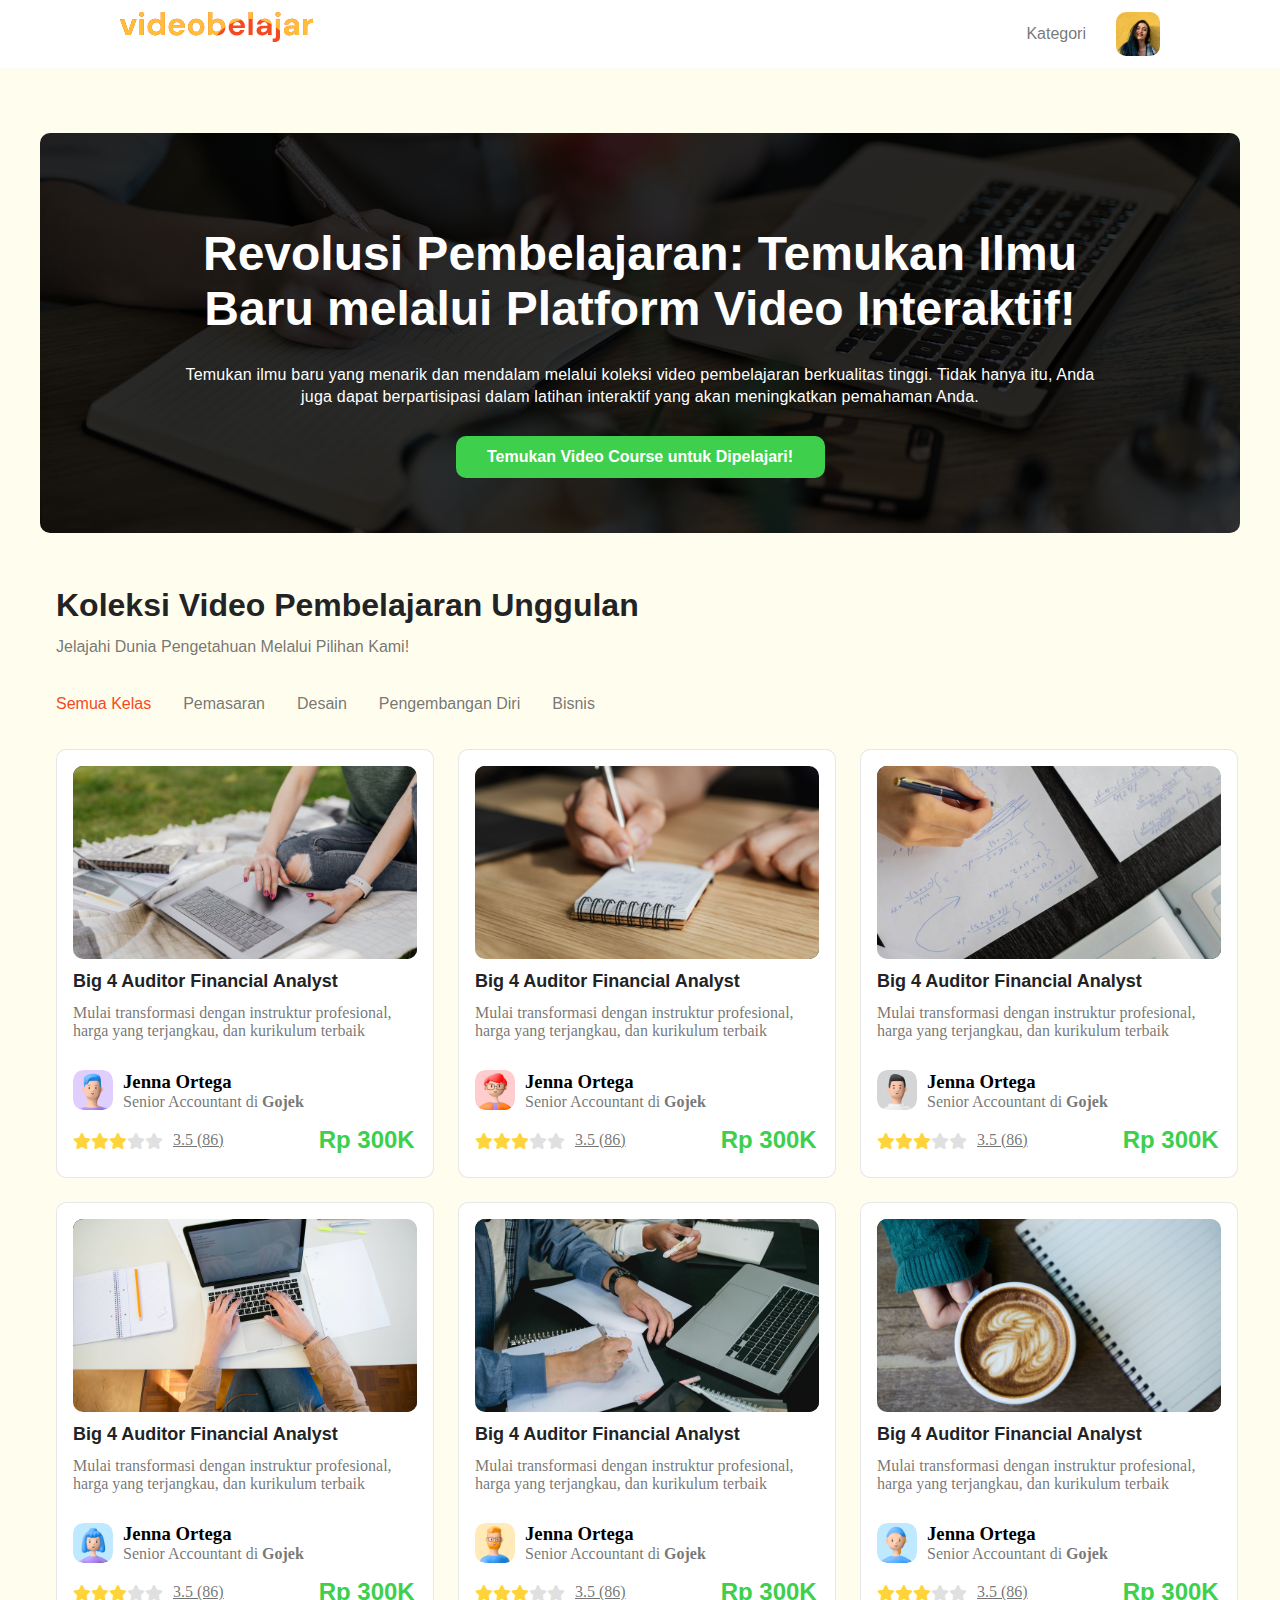
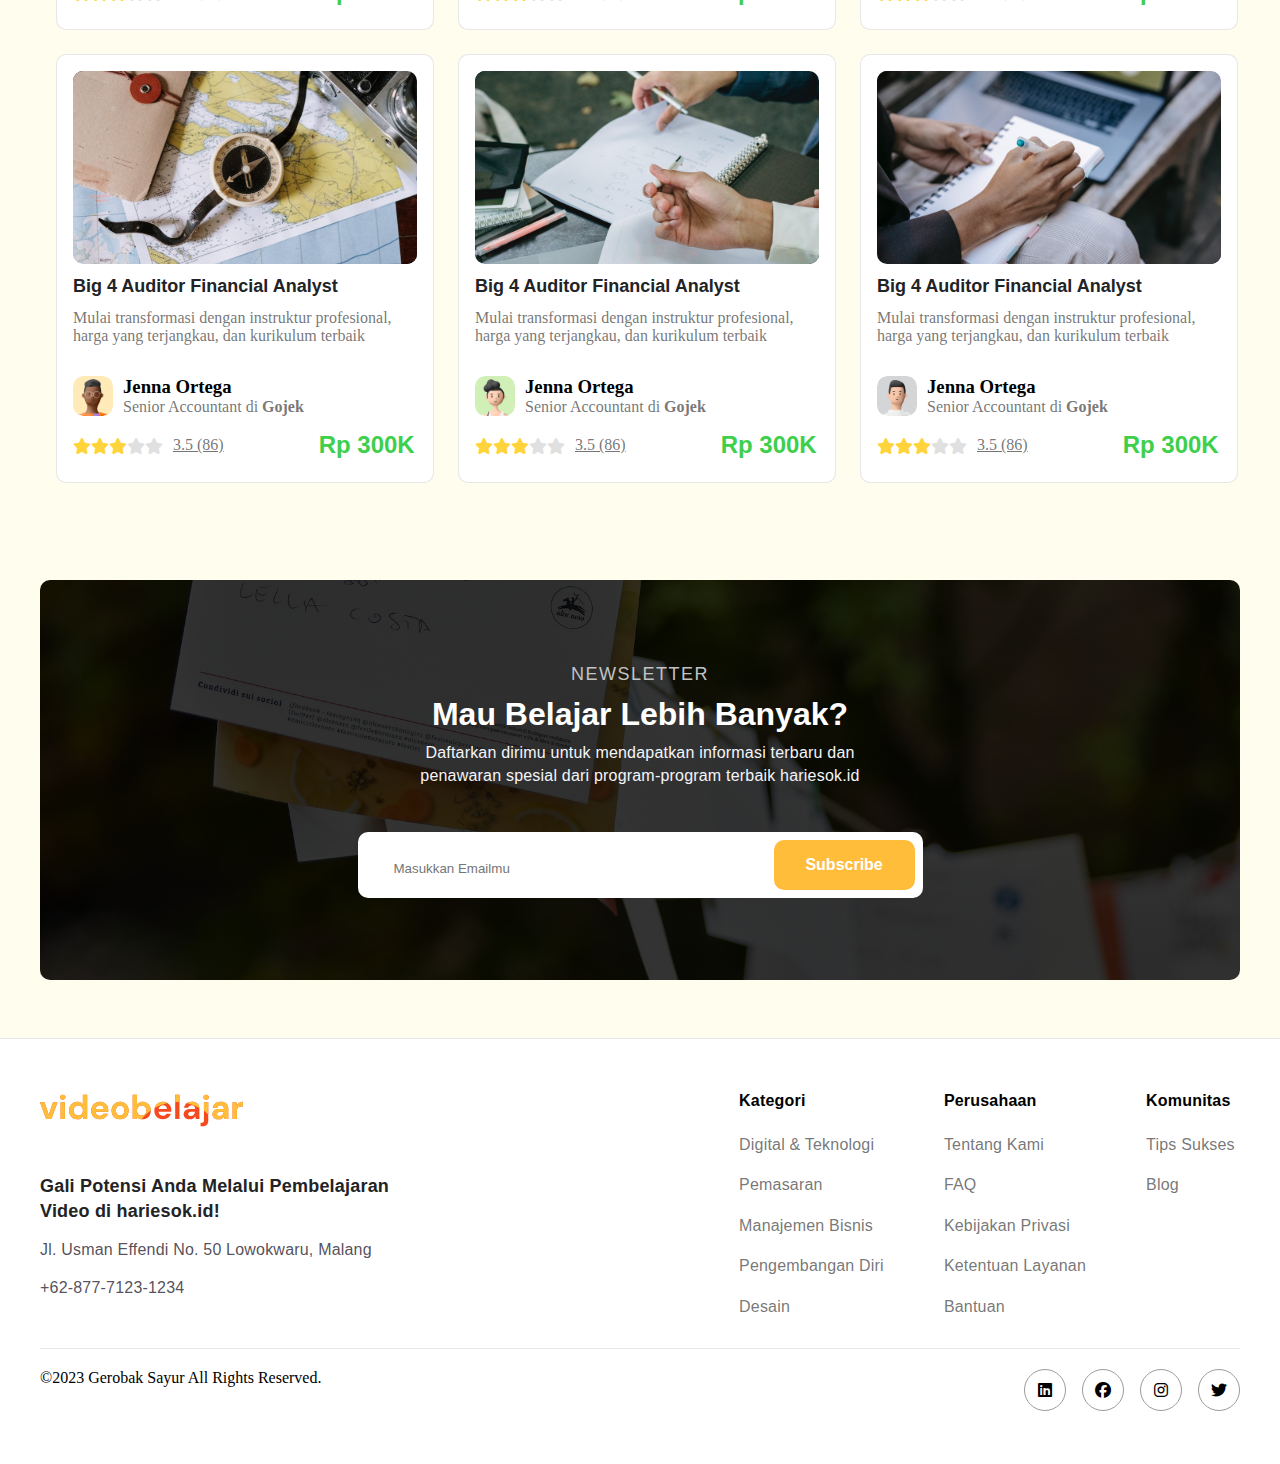
==== Beranda/index.html @ 4d01803e "feat: first init" ====
<!DOCTYPE html>
<html lang="en">
<head>
    <meta charset="UTF-8">
    <meta name="viewport" content="width=device-width, initial-scale=1.0">
    <link rel="stylesheet" href="https://cdnjs.cloudflare.com/ajax/libs/font-awesome/6.7.2/css/all.min.css">
    <title>Beranda</title>
    <link rel="stylesheet" href="style.css">
</head>
<body>
        <!-- Header -->
        <header>
            <div class="Logo">
            <img src="/source/logo/Logo VideoBelajar.svg" alt="">
            </div>
            <div class="profile">
            <span class="kategori">Kategori</span>
            <img src="/source/logo/Avatar.svg" alt="">
        </div>
        </header>

        <!--announcement Pembuka-->
    <div class="announcementpembuka">
        <div class="pembukacontent">
        <h1>Revolusi Pembelajaran: Temukan Ilmu Baru melalui Platform Video Interaktif!</h1>
        <p>Temukan ilmu baru yang menarik dan mendalam melalui koleksi video pembelajaran berkualitas tinggi. Tidak hanya itu, Anda juga dapat berpartisipasi dalam latihan interaktif yang akan meningkatkan pemahaman Anda.</p>
        <button type="menu" class="button menu">Temukan Video Course untuk Dipelajari!</button>
    </div>
    </div>

    <!--Menu Video-->
        <section class="menu">
        <div class="judulmenu">
        <h1>Koleksi Video Pembelajaran Unggulan</h1>
        <p>Jelajahi Dunia Pengetahuan Melalui Pilihan Kami!</p>
        </div>
        <nav class="navbox">
            <a href="#" class="semuakelas">Semua Kelas</a>
            <a href="#" class="tabs">Pemasaran</a>
            <a href="#" class="tabs">Desain</a>
            <a href="#" class="tabs">Pengembangan Diri</a>
            <a href="#" class="tabs">Bisnis</a>
        </nav>
        <!--Card-->
        <div class="coursegrid">
        <div class="card">
            <div class="cardcontent">
            <img src="/source/logo/foto1.svg" alt="">
            <h1>Big 4 Auditor Financial Analyst</h1>
            <p>Mulai transformasi dengan instruktur profesional, harga yang terjangkau, dan  kurikulum terbaik</p>
            <div class="jennaortega">
            <img src="/source/logo/Avatarjennaortega1.svg" alt="">
            <div class="accountprofile">
                <h3>Jenna Ortega</h3>
                <p>Senior Accountant di <b>Gojek</b></p>
            </div>
            </div>
            <div class="rating">
                <i class="fa-solid fa-star" style="color: #FFD43B;"></i>
                <i class="fa-solid fa-star" style="color: #FFD43B;"></i>
                <i class="fa-solid fa-star" style="color: #FFD43B;"></i>
                <i class="fa-solid fa-star" style="color: #e0e0e0;"></i>
                <i class="fa-solid fa-star" style="color: #e0e0e0;"></i>
            <div class="cardfooter">
                <p>3.5 (86)</p>
                <div class="pricetag">
                <h5>Rp 300K</h5>
                </div>
                </div>
            </div>
            </div>
        </div>

        <div class="card">
            <div class="cardcontent">
                <img src="/source/logo/foto2.svg" alt="">
                <h1>Big 4 Auditor Financial Analyst</h1>
                <p>Mulai transformasi dengan instruktur profesional, harga yang terjangkau, dan  kurikulum terbaik</p>
                <div class="jennaortega">
                <img src="/source/logo/Avatarjennaortega2.svg" alt="">
                <div class="accountprofile">
                <h3>Jenna Ortega</h3>
                <p>Senior Accountant di <b>Gojek</b></p>
                </div>
                </div>
                <div class="rating">
                <i class="fa-solid fa-star" style="color: #FFD43B;"></i>
                <i class="fa-solid fa-star" style="color: #FFD43B;"></i>
                <i class="fa-solid fa-star" style="color: #FFD43B;"></i>
                <i class="fa-solid fa-star" style="color: #e0e0e0;"></i>
                <i class="fa-solid fa-star" style="color: #e0e0e0;"></i>
                
                <div class="cardfooter">
                <p>3.5 (86)</p>
                <div class="pricetag">
                <h5>Rp 300K</h5>
                </div>
                </div>
            </div>
            </div>  
        </div>
        <div class="card">
            <div class="cardcontent">
            <img src="/source/logo/foto3.svg" alt="">
                <h1>Big 4 Auditor Financial Analyst</h1>
                <p>Mulai transformasi dengan instruktur profesional, harga yang terjangkau, dan  kurikulum terbaik</p>
                <div class="jennaortega">
            <img src="/source/logo/Avatarjennaortega3.svg" alt="">
            <div class="accountprofile">
                <h3>Jenna Ortega</h3>
                <p>Senior Accountant di <b>Gojek</b></p>
                </div>
                </div>
                <div class="rating">
                <i class="fa-solid fa-star" style="color: #FFD43B;"></i>
                <i class="fa-solid fa-star" style="color: #FFD43B;"></i>
                <i class="fa-solid fa-star" style="color: #FFD43B;"></i>
                <i class="fa-solid fa-star" style="color: #e0e0e0;"></i>
                <i class="fa-solid fa-star" style="color: #e0e0e0;"></i>
                <div class="cardfooter">
                <p>3.5 (86)</p>
                <div class="pricetag">
                <h5>Rp 300K</h5>
                </div>
                </div>
            </div>
            </div>
        </div>
        <div class="card">
            <div class="cardcontent">
            <img src="/source/logo/foto4.svg" alt="">
                <h1>Big 4 Auditor Financial Analyst</h1>
                <p>Mulai transformasi dengan instruktur profesional, harga yang terjangkau, dan  kurikulum terbaik</p>
                <div class="jennaortega">
            <img src="/source/logo/Avatarjennaortega4.svg" alt="">
            <div class="accountprofile">
                <h3>Jenna Ortega</h3>
                <p>Senior Accountant di <b>Gojek</b></p>
                </div>
                </div>
                <div class="rating">
                <i class="fa-solid fa-star" style="color: #FFD43B;"></i>
                <i class="fa-solid fa-star" style="color: #FFD43B;"></i>
                <i class="fa-solid fa-star" style="color: #FFD43B;"></i>
                <i class="fa-solid fa-star" style="color: #e0e0e0;"></i>
                <i class="fa-solid fa-star" style="color: #e0e0e0;"></i>
                <div class="cardfooter">
                <p>3.5 (86)</p>
                <div class="pricetag">
                <h5>Rp 300K</h5>
                </div>  
                </div>  
            </div>
            </div>
        </div>

        <div class="card">
            <div class="cardcontent">
            <img src="/source/logo/foto5.svg" alt="">
            <h1>Big 4 Auditor Financial Analyst</h1>
                <p>Mulai transformasi dengan instruktur profesional, harga yang terjangkau, dan  kurikulum terbaik</p>
                <div class="jennaortega">
            <img src="/source/logo/Avatarjennaortega5.svg" alt="">
            <div class="accountprofile">
                <h3>Jenna Ortega</h3>
                <p>Senior Accountant di <b>Gojek</b></p>
                </div>
                </div>
                <div class="rating">
                <i class="fa-solid fa-star" style="color: #FFD43B;"></i>
                <i class="fa-solid fa-star" style="color: #FFD43B;"></i>
                <i class="fa-solid fa-star" style="color: #FFD43B;"></i>
                <i class="fa-solid fa-star" style="color: #e0e0e0;"></i>
                <i class="fa-solid fa-star" style="color: #e0e0e0;"></i>
                <div class="cardfooter">
                <p>3.5 (86)</p>
                <div class="pricetag">
                <h5>Rp 300K</h5>
                </div>
                </div>  
            </div>
            </div>
        </div>
        <div class="card">
            <div class="cardcontent">
            <img src="/source/logo/foto6.svg" alt="">
            <h1>Big 4 Auditor Financial Analyst</h1>
                <p>Mulai transformasi dengan instruktur profesional, harga yang terjangkau, dan  kurikulum terbaik</p>
                <div class="jennaortega">
                <img src="/source/logo/Avatarjennaortega6.svg" alt="">
                <div class="accountprofile">
                <h3>Jenna Ortega</h3>
                <p>Senior Accountant di <b>Gojek</b></p>
                </div>
                </div>
                <div class="rating">
                <i class="fa-solid fa-star" style="color: #FFD43B;"></i>
                <i class="fa-solid fa-star" style="color: #FFD43B;"></i>
                <i class="fa-solid fa-star" style="color: #FFD43B;"></i>
                <i class="fa-solid fa-star" style="color: #e0e0e0;"></i>
                <i class="fa-solid fa-star" style="color: #e0e0e0;"></i>
                <div class="cardfooter">
                <p>3.5 (86)</p>
                <div class="pricetag">
                <h5>Rp 300K</h5>
                </div>
                </div>
            </div>
            </div>
        </div>

        <div class="card">
            <div class="cardcontent">
            <img src="/source/logo/foto7.svg" alt="">
            <h1>Big 4 Auditor Financial Analyst</h1>
                <p>Mulai transformasi dengan instruktur profesional, harga yang terjangkau, dan  kurikulum terbaik</p>
                <div class="jennaortega">
            <img src="/source/logo/Avatarjennaortega7.svg" alt="">
            <div class="accountprofile">
                <h3>Jenna Ortega</h3>
                <p>Senior Accountant di <b>Gojek</b></p>
                </div>
                </div>
                <div class="rating">
                <i class="fa-solid fa-star" style="color: #FFD43B;"></i>
                <i class="fa-solid fa-star" style="color: #FFD43B;"></i>
                <i class="fa-solid fa-star" style="color: #FFD43B;"></i>
                <i class="fa-solid fa-star" style="color: #e0e0e0;"></i>
                <i class="fa-solid fa-star" style="color: #e0e0e0;"></i>
                <div class="cardfooter">
                <p>3.5 (86)</p>
                <div class="pricetag">
                <h5>Rp 300K</h5>
                </div>
                </div>  
            </div>
            </div>
        </div>

        <div class="card">
            <div class="cardcontent">
            <img src="/source/logo/foto8.svg" alt="">
            <h1>Big 4 Auditor Financial Analyst</h1>
                <p>Mulai transformasi dengan instruktur profesional, harga yang terjangkau, dan  kurikulum terbaik</p>
                <div class="jennaortega">
            <img src="/source/logo/Avatarjennaortega8.svg" alt="">
            <div class="accountprofile">
                <h3>Jenna Ortega</h3>
                <p>Senior Accountant di <b>Gojek</b></p>
                </div>
                </div>
                <div class="rating">
                <i class="fa-solid fa-star" style="color: #FFD43B;"></i>
                <i class="fa-solid fa-star" style="color: #FFD43B;"></i>
                <i class="fa-solid fa-star" style="color: #FFD43B;"></i>
                <i class="fa-solid fa-star" style="color: #e0e0e0;"></i>
                <i class="fa-solid fa-star" style="color: #e0e0e0;"></i>
                <div class="cardfooter">
                <p>3.5 (86)</p>
                <div class="pricetag">
                <h5>Rp 300K</h5>
                </div>
                </div>
                </div>
            </div>
        </div>

        <div class="card">
            <div class="cardcontent">
            <img src="/source/logo/foto9.svg" alt="">
            <h1>Big 4 Auditor Financial Analyst</h1>
                <p>Mulai transformasi dengan instruktur profesional, harga yang terjangkau, dan  kurikulum terbaik</p>
                <div class="jennaortega">
            <img src="/source/logo/Avatarjennaortega9.svg" alt="">
            <div class="accountprofile">
                <h3>Jenna Ortega</h3>
                <p>Senior Accountant di <b>Gojek</b></p>
                </div>  
                </div>
                <div class="rating">
                <i class="fa-solid fa-star" style="color: #FFD43B;"></i>
                <i class="fa-solid fa-star" style="color: #FFD43B;"></i>
                <i class="fa-solid fa-star" style="color: #FFD43B;"></i>
                <i class="fa-solid fa-star" style="color: #e0e0e0;"></i>
                <i class="fa-solid fa-star" style="color: #e0e0e0;"></i>
                <div class="cardfooter">
                <p>3.5 (86)</p>
                <div class="pricetag">
                <h5>Rp 300K</h5>
                </div>
                </div>
            </div>
            </div>
        </div>
    </div>
    </section>
    <!--announcement Penutup-->
    <div class="announcementpenutup">
        <h4>NEWSLETTER</h4>
        <h1><b>Mau Belajar Lebih Banyak?</b></h1>
        <p>Daftarkan dirimu untuk mendapatkan informasi terbaru dan</p>
        <span> penawaran spesial dari program-program terbaik hariesok.id</span>
        <div class="buttoninsider">
        <input type="subsrcibeform" id="subsrcibeform" name="subsrcibeform" placeholder="Masukkan Emailmu">
        <button type="submit" class="subsrcibeform">Subscribe</button>
    </div>
    </div><br>

    <!--Footer-->
    <footer>
        <div class="footer-container">
            <!-- Logo dan informasi -->
            <div class="footer-section">
                <img src="/source/logo/Logo VideoBelajar.svg" alt="">
                <p>Gali Potensi Anda Melalui Pembelajaran</p>
                <span>Video di hariesok.id!</span>
                <h4>Jl. Usman Effendi No. 50 Lowokwaru, Malang</h4>
                <h4>+62-877-7123-1234</h4>
            </div>

            <!-- Kategori -->
            <div class="footer-coloumn1">
                <h4>Kategori</h4>
                <a href="#">Digital & Teknologi</a><br>
                <a href="#">Pemasaran</a><br>
                <a href="#">Manajemen Bisnis</a><br>
                <a href="#">Pengembangan Diri</a><br>
                <a href="#">Desain</a>
            </div>

            <!-- Perusahaan -->
            <div class="footer-coloumn2">
                <h4>Perusahaan</h4>
                <a href="#">Tentang Kami</a><br>
                <a href="#">FAQ</a><br>
                <a href="#">Kebijakan Privasi</a><br>
                <a href="#">Ketentuan Layanan</a><br>
                <a href="#">Bantuan</a>
            </div>

            <!-- Komunitas -->
            <div class="footer-coloumn3">
                <h4>Komunitas</h4>
                <a href="#">Tips Sukses</a><br>
                <a href="#">Blog</a>

                </div>
            </div>
        </div>
        <div class="garisbawah"></div>
        <div class="footer-bottom">
            &copy;2023 Gerobak Sayur All Rights Reserved.
            <div class="social-icons">
                <a href="#"><i class="fab fa-linkedin"></i></a>
                <a href="#"><i class="fab fa-facebook"></i></a>
                <a href="#"><i class="fab fa-instagram"></i></a>
                <a href="#"><i class="fab fa-twitter"></i></a>
        </div>
    </footer>   
</body>
</html>
---- Beranda/style.css ----
header{
    display: flex;
    justify-content: space-between;
    background-position: right;
    text-align: right;
    border-bottom-style: groove;
    background-color: white;
    padding: 12px 120px;
    border-bottom: 1px;
    border-color: #3A35411F;
}

body {
    background-color: #FFFDEE;
    margin: auto;
}

.profile {
    display: flex;
    align-items: center;
    gap: 30px;
    font-family: "DM Sans";
    font-weight: 500;
}

.profile span {
    justify-content: center;
    font-family: 'DM sans', sans-serif;
    font-size: 16px;
    line-height: 22.4px;
    font-weight: 500;
    color: #333333AD;
}

.announcementpembuka {
    width: 1200px;
    height: 400px;
    margin: 0 auto;
    margin-top: 65px;
    background: linear-gradient(0deg, rgba(0, 0, 0, 0.8), rgba(0, 0, 0, 0.8)), url(announcementpembuka.jpg) no-repeat;
    background-size: cover;
    background-position: center;
    border-radius: 10px;
    display: flex;
    flex-direction: row;
    justify-content: center;
    align-items: center;
    color: #FFFFFF;
}

.pembukacontent {
    display: flex;
    flex-direction: column;
    justify-items: center;
    text-align: center;
    padding: 0px;
    gap: 12px;
    width: 920px;
    height: 215px;
}

.pembukacontent h1 {
    font-family: 'Poppins', sans-serif;
    font-size: 48px;
    margin: auto;
    font-weight: 700;
}

.pembukacontent p {
    font-family: 'Dm sans', sans-serif;
    font-size: 16px;
    font-weight: 500;
    line-height: 22.4px;
    letter-spacing: 0.2px;
    text-align: center;
}

.announcementpembuka button {
    display: flex;
    justify-items: center;
    align-items: center;
    width: 369px;
    height: 42px;
    padding: 10px 26px 10px 26px;
    border-radius: 10px;
    border-color: #3ECF4C;
    background-color: #3ECF4C;
    color: #FFFFFF;
    font-family: 'DM Sans', sans-serif;
    font-size: 16px;
    font-weight: 700;
    border-style: solid;
    margin: auto;
}

.menu {
    display: flex;
    flex-direction: column;
    justify-content: flex-start;
    align-items: flex-start;
    max-width: 1200px;
    margin: 0 auto;
    padding: 32px 16px;
    width: 100%;
    box-sizing: border-box;
}

.judulmenu {
    display: flex;
    flex-direction: column;
    justify-content: center;
    align-items: flex-start;
    padding: 0px;
    gap: 10px;  
}

.judulmenu h1 {
    font-family: "Poppins", sans-serif;
    font-weight: 600;
    font-size: 32px;
    line-height: 1.2;
    color: #222325;
    margin-bottom: 0;
}

.judulmenu p {
    font-family: "DM Sans", sans-serif;
    font-weight: 500;
    font-size: 16px;
    line-height: 1.5;
    color: rgba(51, 51, 51, 0.68);
    margin-bottom: 24px;
    margin-top: 0;
}

.navbox {
    display: flex;
    flex-direction: row;
    align-items: flex-start;
    margin-bottom: 24px;
    gap: 32px;
    width: 100%;
    overflow-x: auto;
}


.tabs {
    padding: 12px 0;
    cursor: pointer;
    font-family: "DM Sans", sans-serif;
    font-weight: 500;
    font-size: 16px;
    color: rgba(51, 51, 51, 0.68);
    text-decoration: none;
    white-space: nowrap;
    position: relative;
}

.semuakelas {
    padding: 12px 0;
    cursor: pointer;
    font-family: "DM Sans", sans-serif;
    font-weight: 500;
    font-size: 16px;
    color: rgba(51, 51, 51, 0.68);
    text-decoration: none;
    white-space: nowrap;
    position: relative;
    color: #F64920;
}

.coursegrid {
    display: grid;
    grid-template-columns: repeat(3, 1fr);
    gap: 24px;
    width: 100%;
}

.card {
    width: 100%;
    background-color: #ffffff;
    border: 1px solid rgba(58, 53, 65, 0.12);
    border-radius: 10px;
    padding: 16px;
    box-sizing: border-box;
}

.cardcontent {
    display: flex;
    flex-direction: column;
    gap: 12px;
}

.cardcontent h1 {
    font-family: "Poppins", sans-serif;
    font-weight: 600;
    font-size: 18px;
    color: #222325;
    margin: 0;
}

.cardcontent p {
    font-family: "DM Sans";
    font-weight: 500;
    font-size: 16px;
    color: rgba(51, 51, 51, 0.68);
    margin-top: 0;
    height: 20px;
}

.jennaortega {
    display: flex;
    align-items: center;
    margin-top: 0;
}

.jennaortega img {
    width: 40px;
    height: 40px;
    border-radius: 10px;
    background-size: cover;
    margin-right: 10px;
    padding: 0;
}

.accountprofile {
    display: flex;
    flex-direction: column;
    align-items: flex-start;
}

.accountprofile h3 {
    margin-bottom: 0;
    padding-bottom: 0;

}

.accountprofile p{
    margin-top: 0;
    padding: 0;
}

.rating {
    display: flex;
    align-items: center;
    margin-top: 1rem;
    margin: 0;
    width: auto;
    height: 0;
    margin-bottom: 20px ;
    
}

.cardfooter {
    display: flex;
    align-items: center;
    margin-top: 1rem;
    justify-content: space-between;
    margin-left: 10px;
}

.cardfooter p{
    text-decoration: underline;
}

.pricetag h5{
    display: flex;
    justify-content: right;
    text-align: right;
    color: #3ECF4C;
    font-family: 'Poppins', sans-serif;
    font-weight: bolder;
    font-size: 24px;
    line-height: 28.8px;
    padding-left: 95px;
    margin-top: 10px;
    margin-bottom: 27px;
}

.announcementpenutup {
    display: flex;
    flex-direction: row;
    justify-content: space-between;
    width: 1200px;
    height: 400px;
    margin: 0 auto;
    margin-top: 65px;
    background: linear-gradient(0deg, rgba(0, 0, 0, 0.8), rgba(0, 0, 0, 0.8)), url(announcementpenutup.jpg) no-repeat;
    background-size: cover;
    background-position: center;
    border-radius: 10px;
    display: flex;
    flex-direction: column;
    justify-content: center;
    align-items: center;
    color: #FFFFFF;
    margin-bottom: 40px;
}

.announcementpenutup h4 {
    justify-items: center;
    text-align: center;
    font-family: 'DM Sans', sans-serif;
    font-weight: 500;
    font-size: 18px;
    line-height: 25.2px;
    color: #C1C2C4;
    margin: 0;
    letter-spacing: 1.5px;
}

.announcementpenutup h1 {
    font-family: 'Poppins' , sans-serif;
    font-size: 32px;
    font-weight: bolder;
    line-height: 35.2px;
    font-weight: 600;
    text-align: center;
    margin: 0;
    margin-top: 10px;
}

.announcementpenutup p {
    display: flex;
    font-family: 'DM Sans', sans-serif;
    font-weight: 400;
    font-size: 16px;
    line-height: 22.4px;
    letter-spacing: 0.2px;
    text-align: center;
    margin: 0;
    margin-top: 10px;
    color: #F4F5FA;
}

.announcementpenutup span  {
    display: flex;
    font-family: 'DM Sans', sans-serif;
    font-weight: 400;
    font-size: 16px;
    line-height: 22.4px;
    letter-spacing: 0.2px;
    text-align: center; 
    margin: 0;
    margin-bottom: 45px;
    color: #F4F5FA;
}

.buttoninsider {
    display: flex;
    flex-direction: row;
    justify-content: space-between;
    background-color: white;
    width: 525px;
    height: 50px;
    border-radius: 10px;
    padding: 8px 8px 8px 32px ;
    gap: 20px;
    border-color: white;
    margin: 0 ;
    font-family: 'DM sans', sans-serif;
    font-size: 16px;
    font-weight: 400;
    line-height: 22.4px;
    letter-spacing: 0.2px;
    color: #333333AD;
}

.subsrcibeform {
    width: 200px;
    height: auto;
    border-radius: 10px;
    background-color: #FFBD3A;
    font-family: 'DM sans', sans-serif;
    font-weight: 700;
    font-size: 16px;
    border-color: #FFBD3A;
    color: white;
    border-style: solid;
}

.buttoninsider input {
    width: 525px;
    height: 50px; 
    border-color: white;
    border-style: solid;
}

footer {
    display: flex;
    flex-direction: column;
    align-items: center;
    gap: 20px;
    width: 100%;
    background: #ffffff;
    border-top: 1px solid rgba(58, 53, 65, 0.12);
}

.footer-container {
    width: 1200px;
    height: auto;
    display: flex;
    flex-direction: row;
}

.footer-section {
    width: 352px;
    width: auto;
    gap: 16px;
}

.footer-section img {
    width: 204px;
    height: 118px;
    margin-top: 13px;
    left: 5px;
    margin-bottom: 0;
}

.footer-section p {
    font-family: 'DM sans', sans-serif;
    font-weight: bold;
    font-size: 18px;
    line-height: 25.2px;
    letter-spacing: 0.2px;
    margin-bottom: 0;
    color: #222325;
    margin-top: 0   ;
}

.footer-section span {
    font-family: 'DM sans', sans-serif;
    font-weight: bold;
    font-size: 18px;
    line-height: 25.2px;
    letter-spacing: 0.2px;
    margin-top: 0;
    color: #222325;
}

.footer-section h4 {
    font-family: 'DM sans', sans-serif;
    font-weight: 400;
    size: 16px;
    line-height: 22.4px;
    letter-spacing: 0.2px;
    color: #3A3541DE;
    margin-top: 15px;
    margin-bottom: 0;
}

.footer-coloumn1 {
    height: auto;
    display: flex;
    flex-direction: column;
    justify-content: right;
    text-align: left;
    margin-left: 350px;
    margin-top: 30px;
}

.footer-coloumn1 h4 {
    font-family: 'DM sans', sans-serif;
    font-weight: 700;
    size: 16px;
    line-height: 22.4px;
    letter-spacing: 0.2px;
}

.footer-coloumn2 {
    height: auto;
    display: flex;
    flex-direction: column;
    justify-content: right;
    text-align: left;
    margin-left: 60px;
    margin-top: 30px;
}

.footer-coloumn2 h4 {
    font-family: 'DM sans', sans-serif;
    font-weight: 700;
    size: 16px;
    line-height: 22.4px;
    letter-spacing: 0.2px;
}

.footer-coloumn3 h4 {
    font-family: 'DM sans', sans-serif;
    font-weight: 700;
    size: 16px;
    line-height: 22.4px;
    letter-spacing: 0.2px;
}

.footer-coloumn3 {
    height: auto;
    display: flex;
    flex-direction: column;
    justify-content: right;
    text-align: left;
    margin-left: 60px;
    margin-top: 30px;
}

.footer-container a {
    font-family: 'DM sans', sans-serif;
    font-weight: 500;
    font-size: 16px;
    line-height: 22.4px;
    letter-spacing: 0.2px;
    color: #333333AD;
    text-decoration: none;
}

.garisbawah {
    width: 1200px;
    height: 1px;
    border: 5px;
    display: flex;
    flex-direction: column;
    align-items: center;
    gap: 10px;
    margin-top: 10px;
    text-align: center;
    background-color: #3A35411F;
}

.footer-bottom {
    width: 1200px;
    height: 35px;
    display: flex;
    flex-direction: row;
    justify-content: space-between;
    margin-bottom: 60px;
}

.social-icons {
    display: flex;
    gap: 1rem;
}

.social-icons a {
    width: 40px;
    height: 40px;
    border: 1px solid #9c9c9c;
    border-radius: 50%;
    display: flex;
    align-items: center;
    justify-content: center;
    text-decoration: none;
    color: black;
}
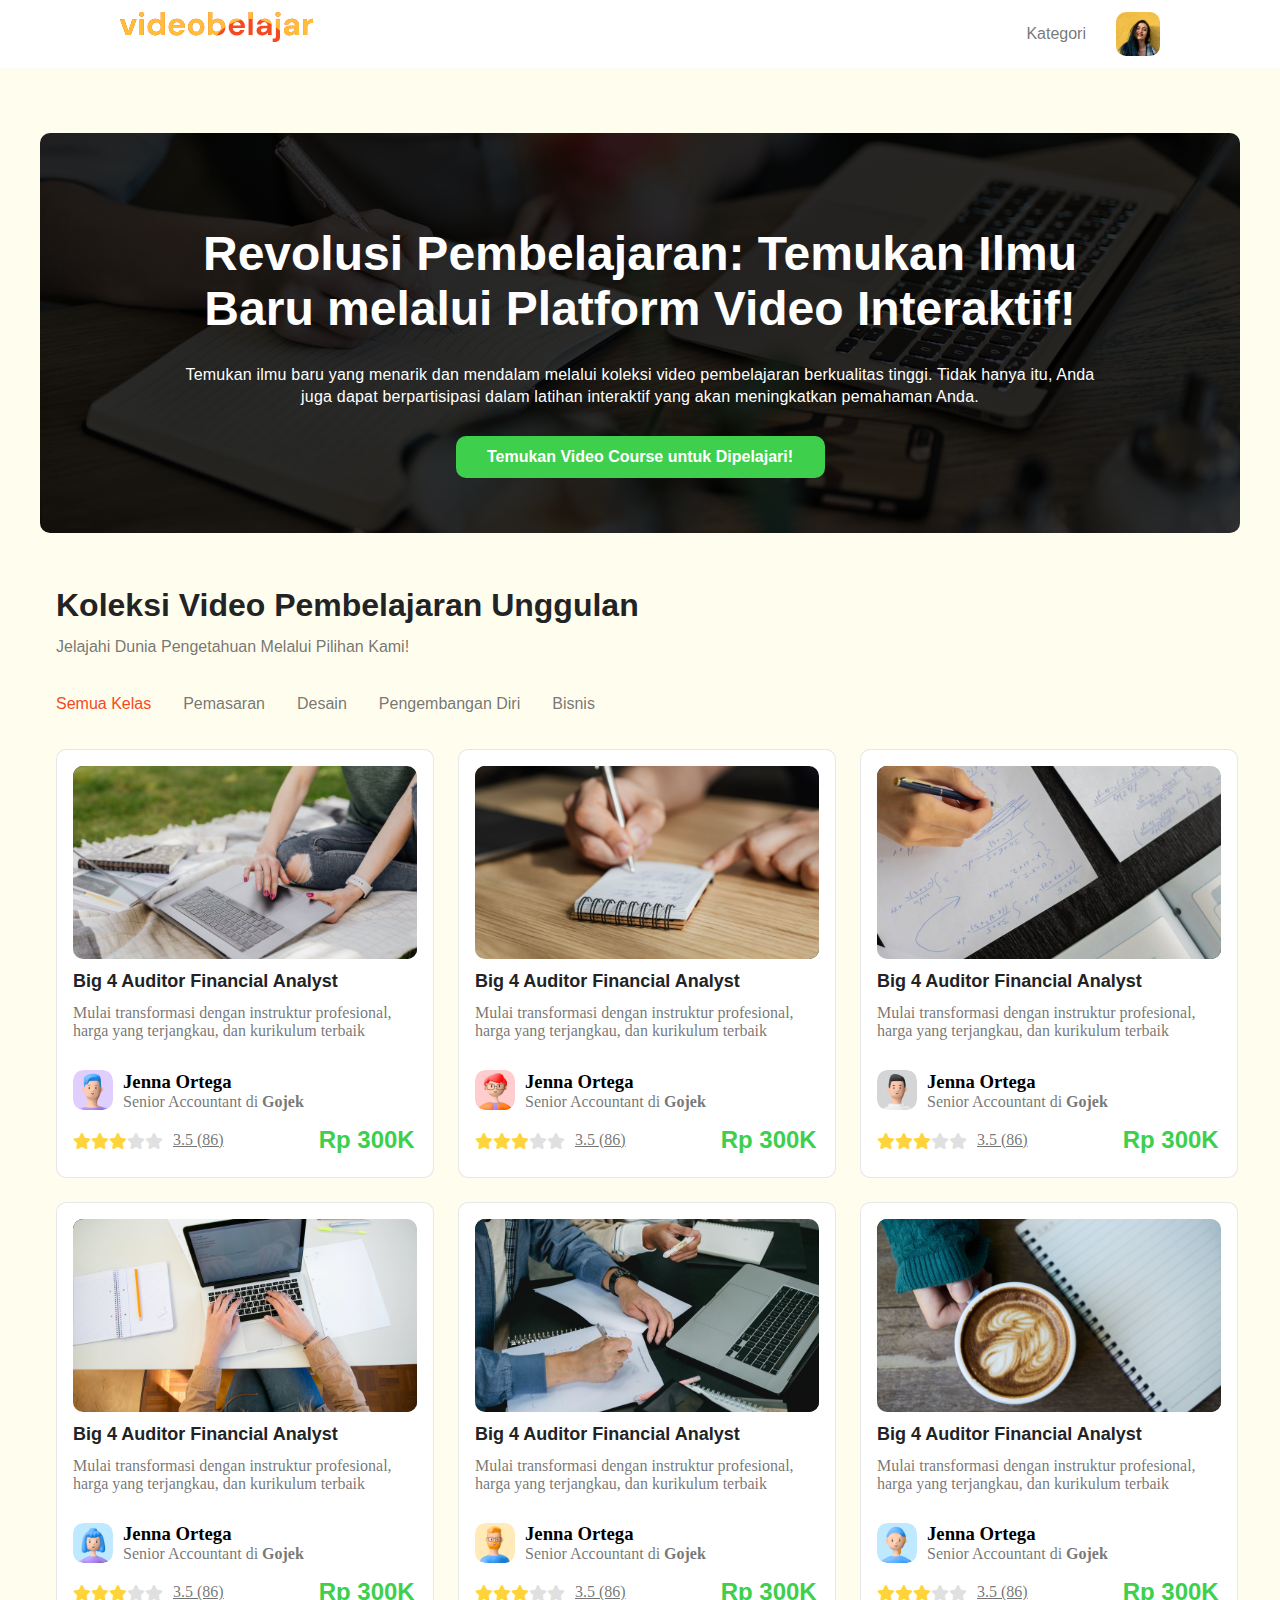
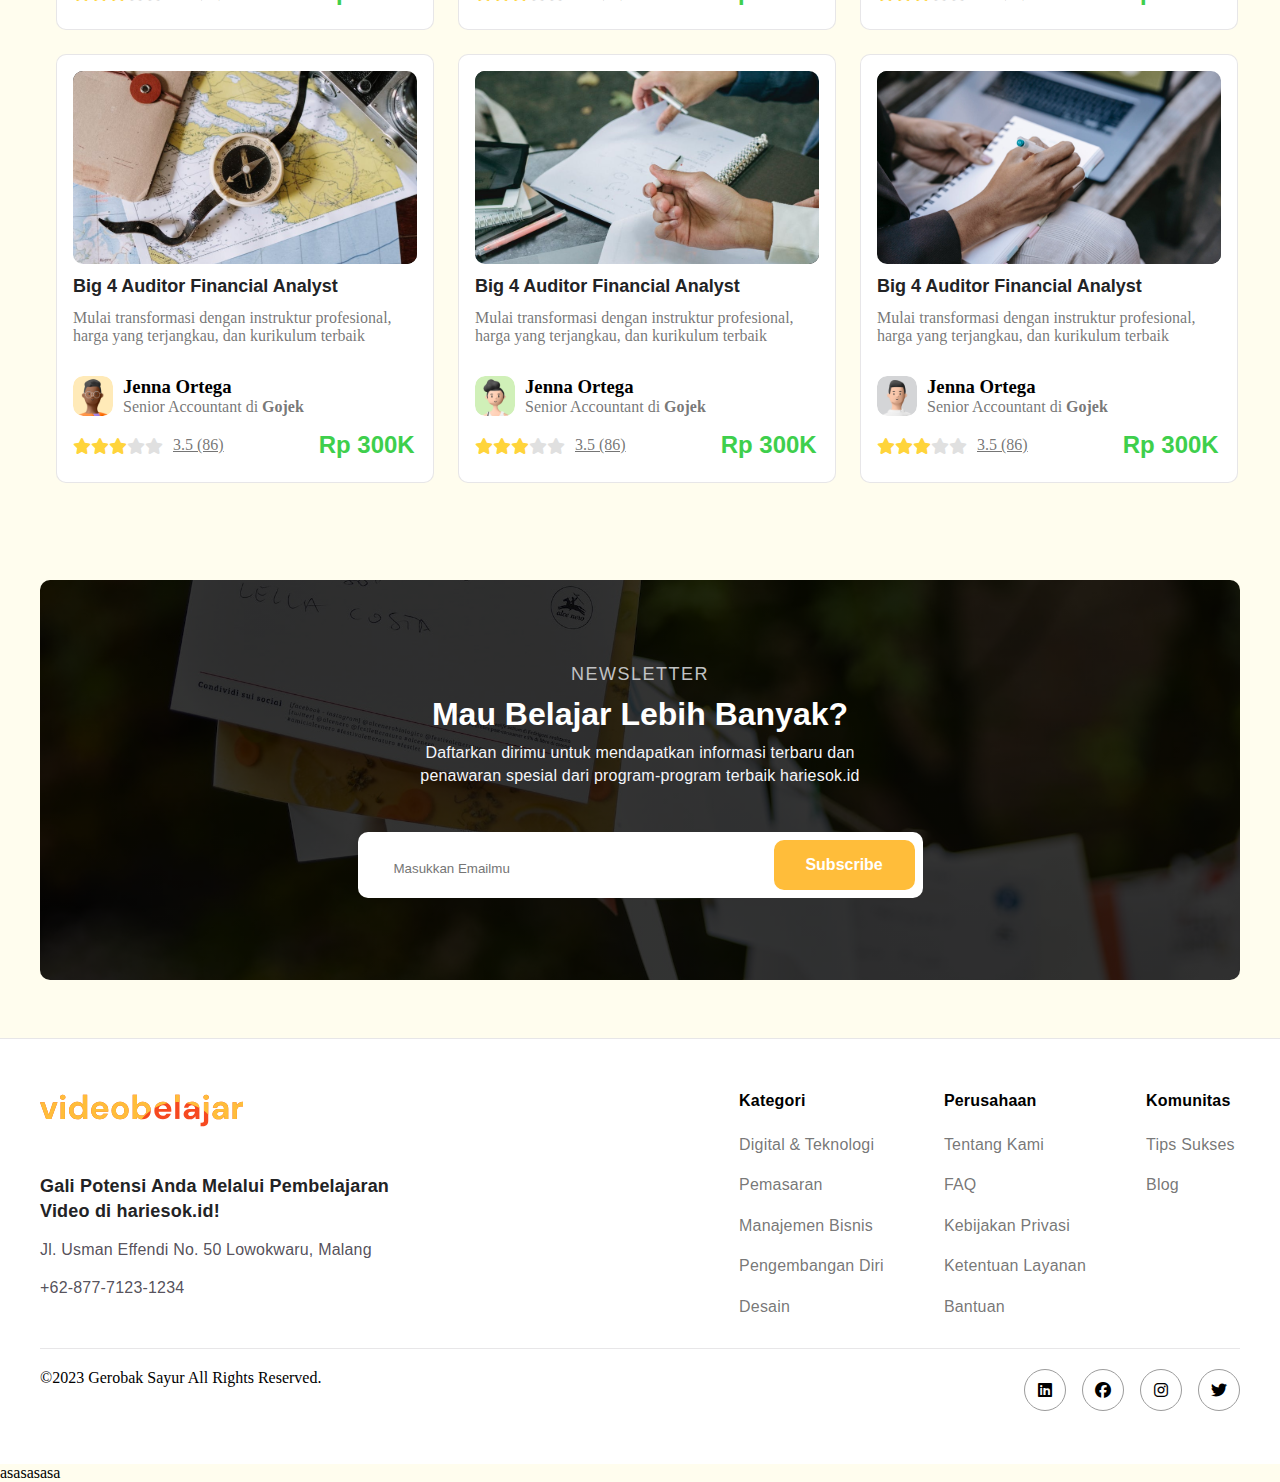
==== commit 4091c2fb: "fix: fix sesuatu" ====
--- a/Beranda/index.html
+++ b/Beranda/index.html
@@ -357,6 +357,15 @@
                 <a href="#"><i class="fab fa-twitter"></i></a>
         </div>
     </footer>   
+    asasasasa
+    <aside><a href="sa
+        a
+        a
+        sa
+        s
+        as
+        a
+        sagit"></a></aside>
 </body>
 </html>
 
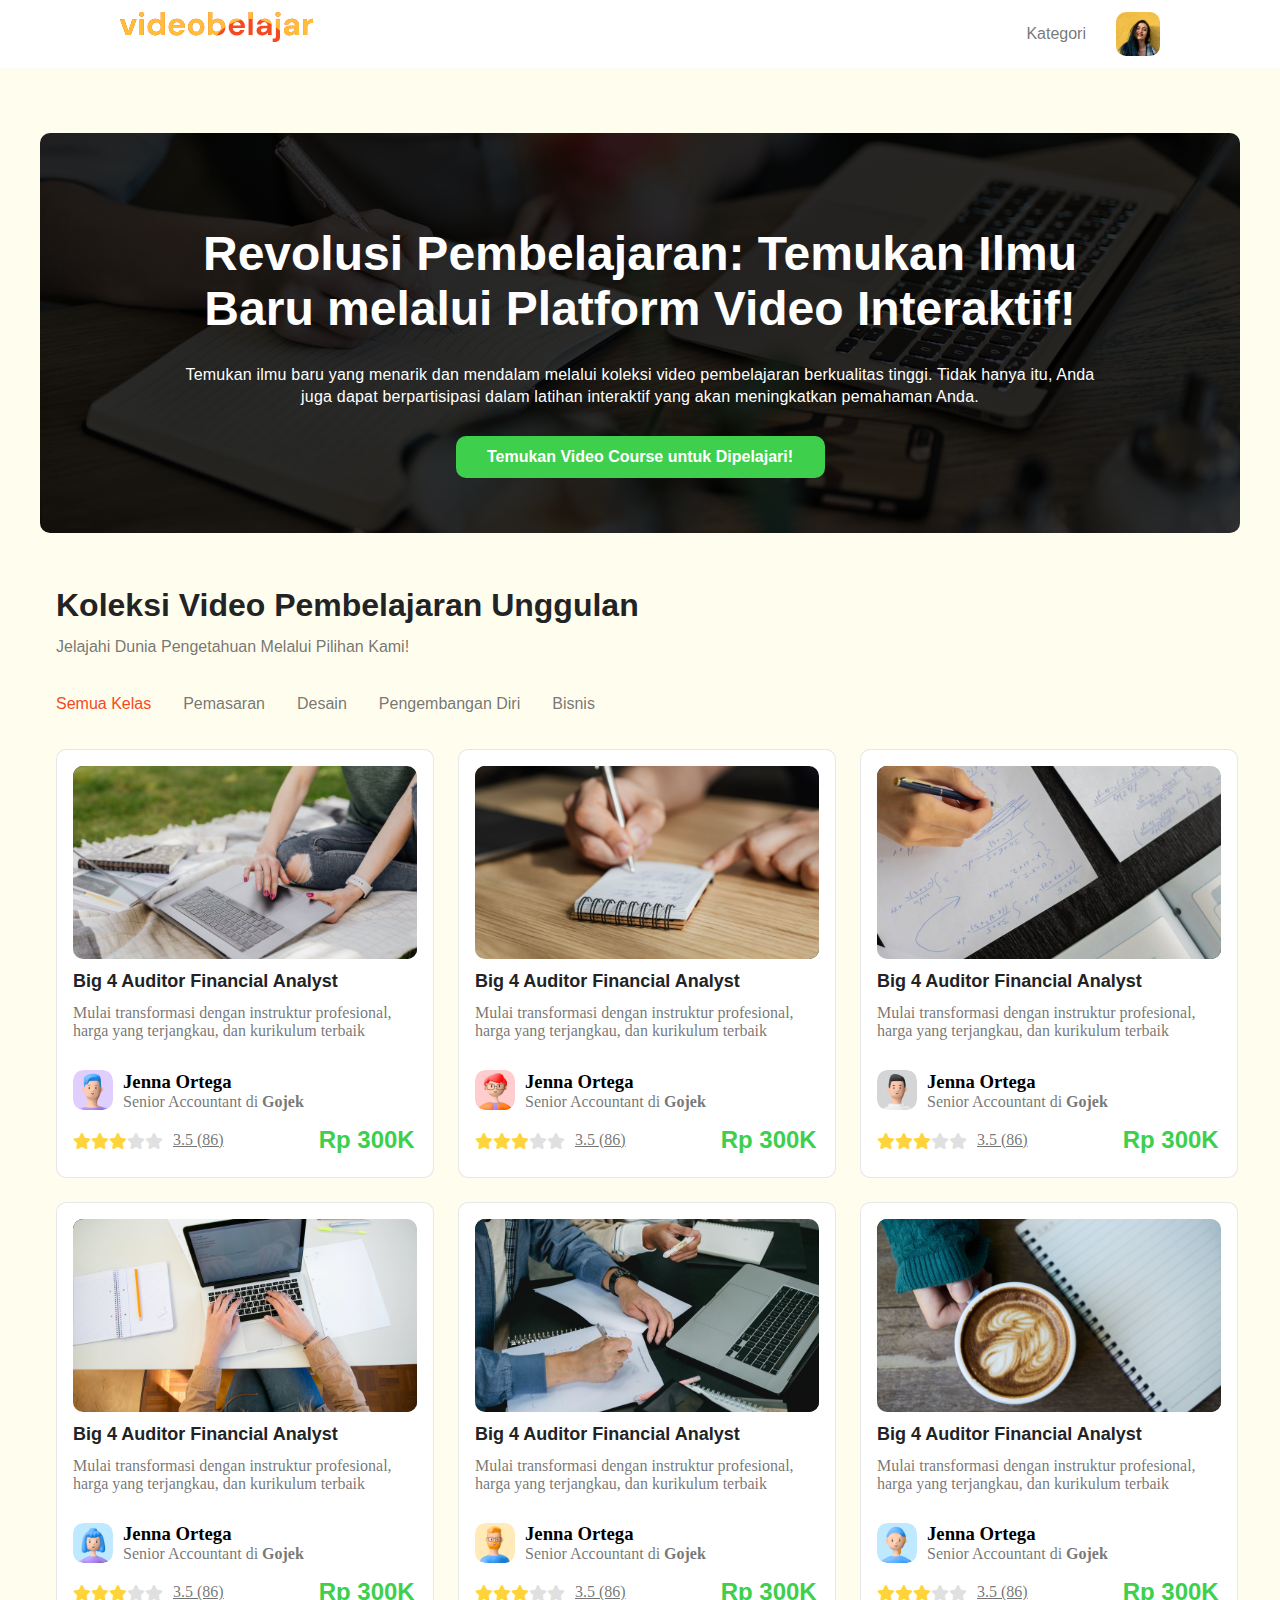
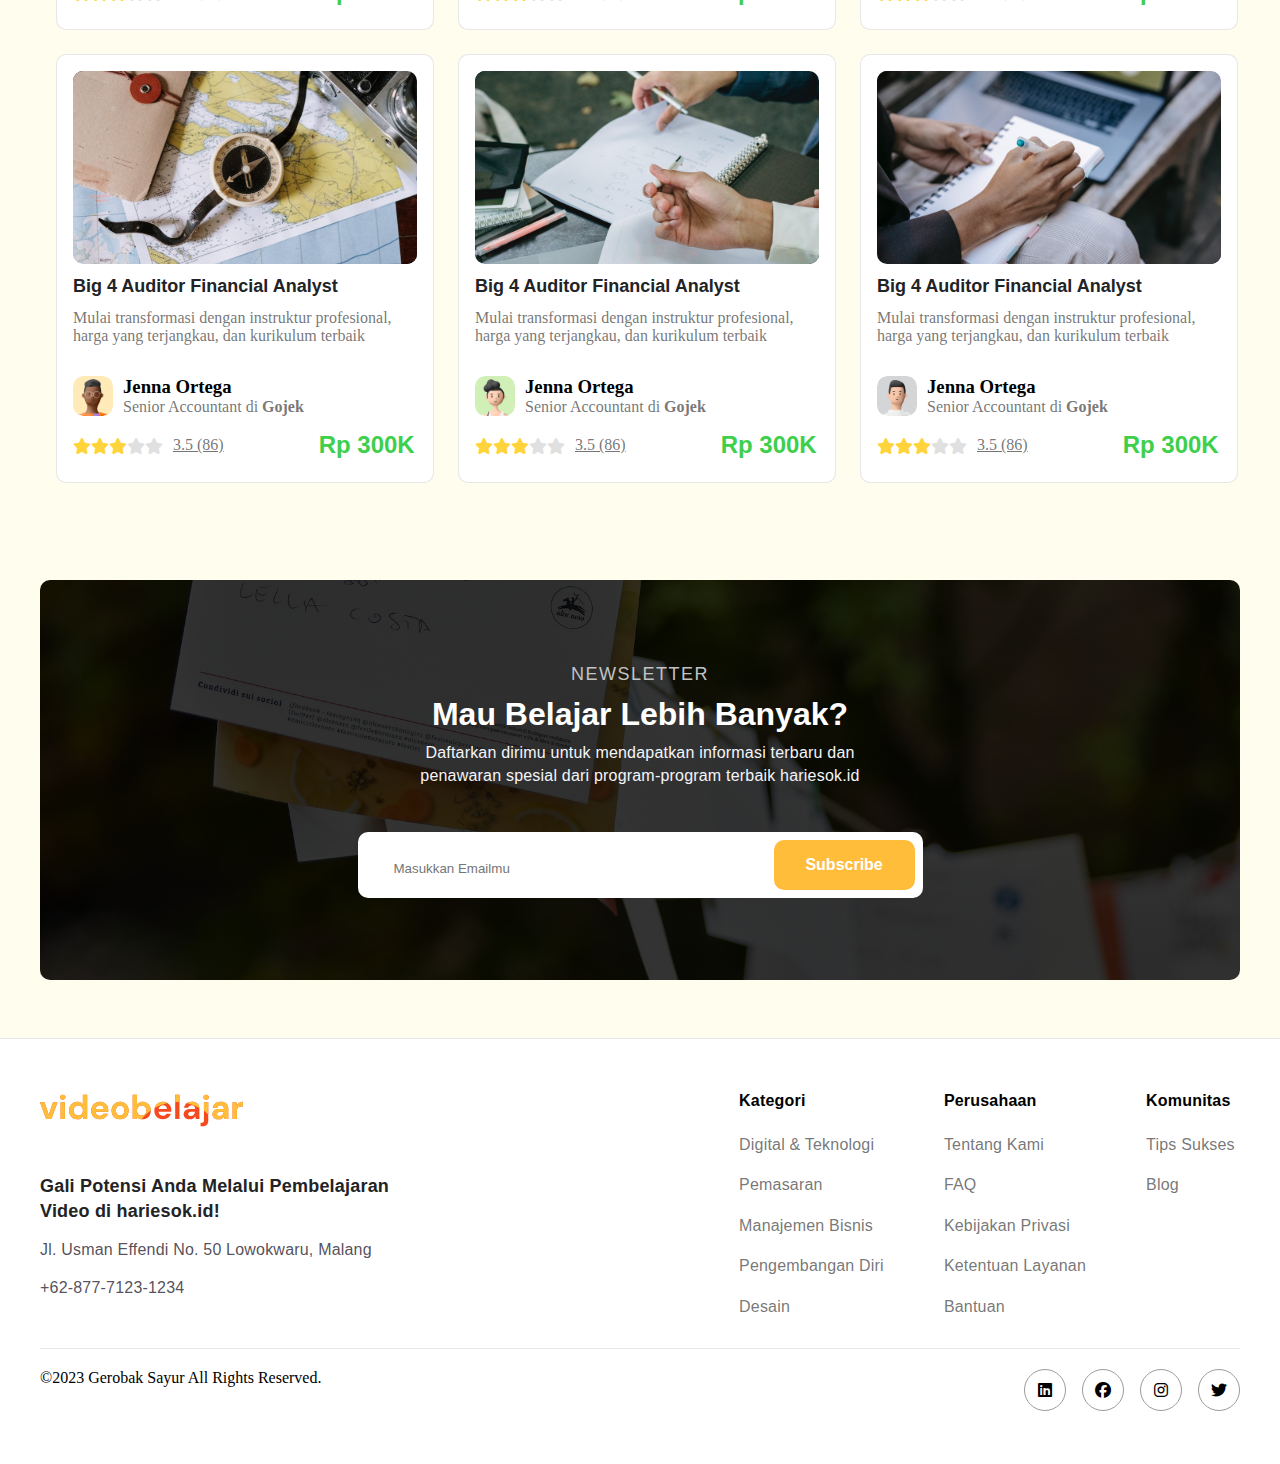
==== commit 42c91a50: "fix: merapikan code" ====
--- a/Beranda/index.html
+++ b/Beranda/index.html
@@ -356,17 +356,6 @@
                 <a href="#"><i class="fab fa-instagram"></i></a>
                 <a href="#"><i class="fab fa-twitter"></i></a>
         </div>
-    </footer>   
-    asasasasa
-    <aside><a href="sa
-        a
-        a
-        sa
-        s
-        as
-        a
-        sagit"></a></aside>
+    </footer>
 </body>
-</html>
-
-
+</html>--- a/Beranda/style.css
+++ b/Beranda/style.css
@@ -551,3 +551,139 @@
     text-decoration: none;
     color: black;
 }
+
+@media (max-width: 768px) {
+    /* Header */
+    header {
+        padding: 12px 20px;
+    }
+
+    /* Profile section */
+    .profile {
+        gap: 15px;
+    }
+
+    /* Announcement section */
+    .announcementpembuka {
+        width: 90%;
+        height: auto;
+        padding: 40px 20px;
+    }
+
+    .pembukacontent {
+        width: 100%;
+        height: auto;
+    }
+
+    .pembukacontent h1 {
+        font-size: 32px;
+    }
+
+    .announcementpembuka button {
+        width: 100%;
+        max-width: 300px;
+    }
+
+    /* Menu section */
+    .menu {
+        padding: 24px 16px;
+    }
+
+    .coursegrid {
+        grid-template-columns: 1fr;
+        gap: 16px;
+    }
+
+    /* Card adjustments */
+    .card {
+        width: 100%;
+    }
+
+    .pricetag h5 {
+        padding-left: 0;
+        justify-content: flex-end;
+    }
+
+    /* Announcement penutup */
+    .announcementpenutup {
+        width: 90%;
+        height: auto;
+        padding: 40px 20px;
+    }
+
+    .buttoninsider {
+        width: 90%;
+        flex-direction: column;
+        height: auto;
+        gap: 10px;
+        padding: 16px;
+    }
+
+    .buttoninsider input {
+        width: 100%;
+    }
+
+    .subsrcibeform {
+        width: 100%;
+    }
+
+    /* Footer */
+    .footer-container {
+        width: 90%;
+        flex-direction: column;
+        gap: 30px;
+    }
+
+    .footer-section {
+        width: 100%;
+    }
+
+    .footer-coloumn1,
+    .footer-coloumn2,
+    .footer-coloumn3 {
+        margin-left: 0;
+        margin-top: 20px;
+    }
+
+    .footer-bottom {
+        width: 90%;
+        flex-direction: column;
+        align-items: center;
+        gap: 20px;
+    }
+
+    .garisbawah {
+        width: 90%;
+    }
+
+    .social-icons {
+        justify-content: center;
+    }
+}
+
+/* For even smaller screens */
+@media (max-width: 480px) {
+    .pembukacontent h1 {
+        font-size: 24px;
+    }
+
+    .judulmenu h1 {
+        font-size: 24px;
+    }
+
+    .navbox {
+        gap: 16px;
+    }
+
+    .tabs, .semuakelas {
+        font-size: 14px;
+    }
+
+    .cardcontent h1 {
+        font-size: 16px;
+    }
+
+    .announcementpenutup h1 {
+        font-size: 24px;
+    }
+}